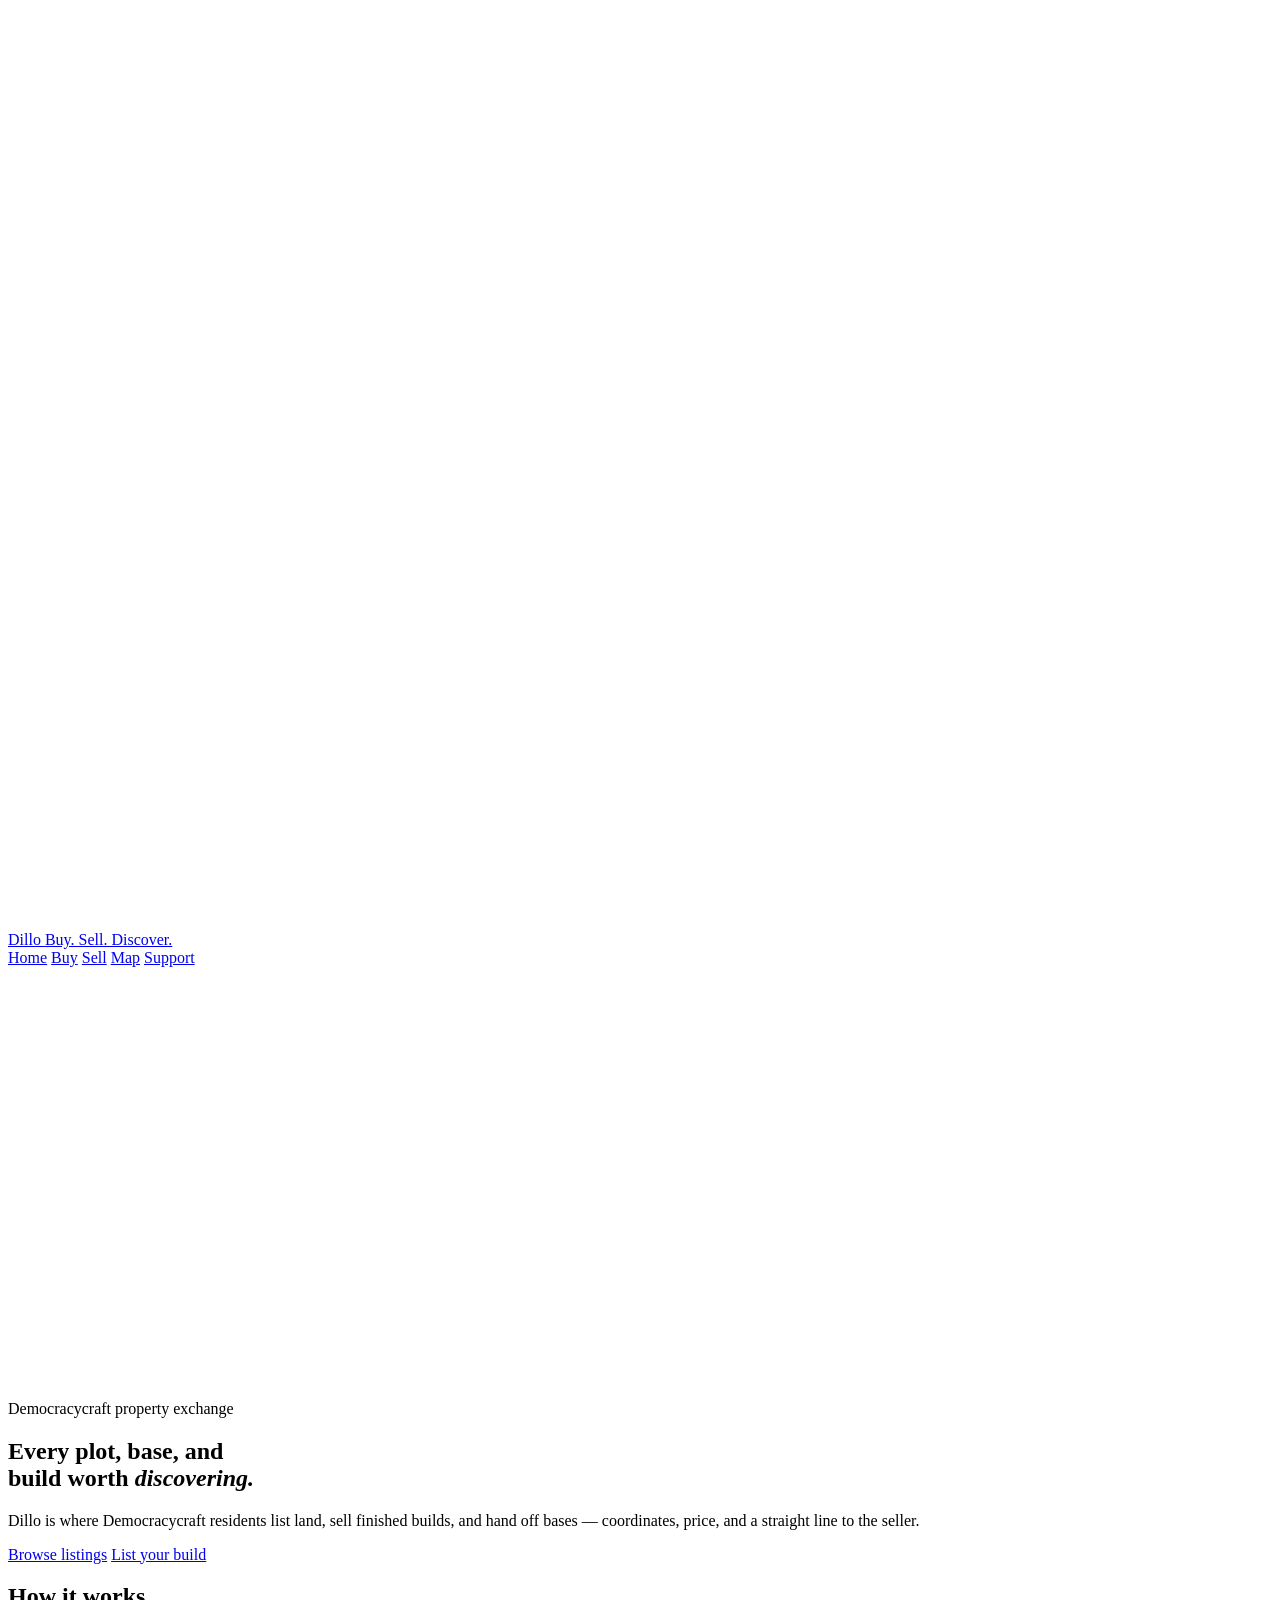
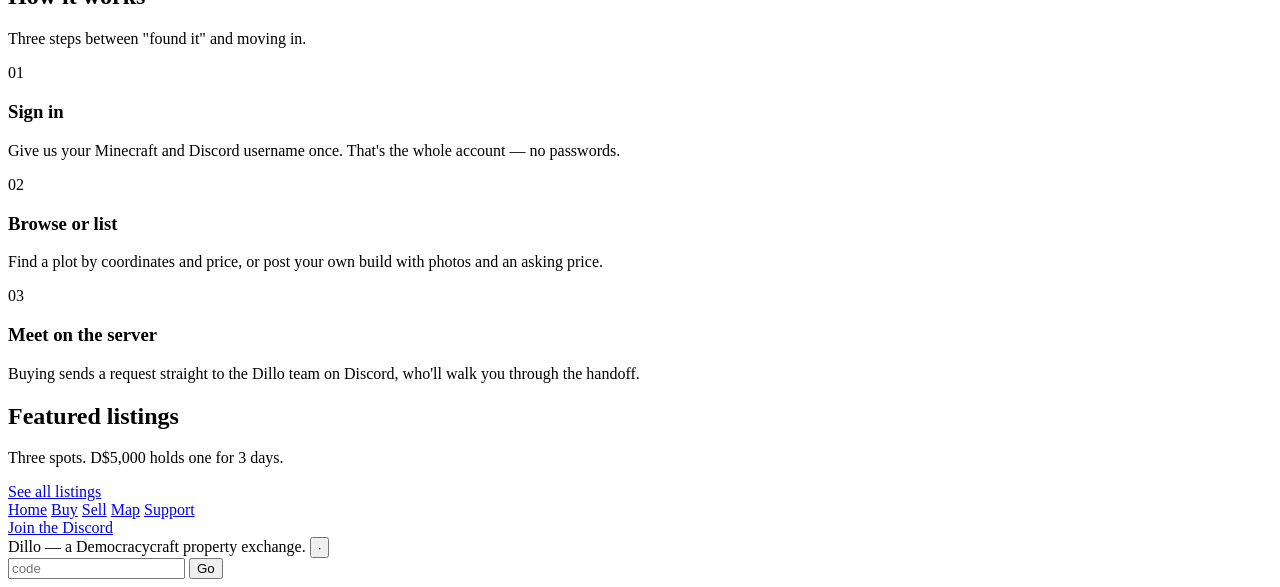
==== index.html @ ddbfc281 "Add files via upload" ====
<!doctype html>
<html lang="en">
<head>
<meta charset="UTF-8" />
<meta name="viewport" content="width=device-width, initial-scale=1.0" />
<title>Dillo — Buy. Sell. Discover.</title>
<link rel="stylesheet" href="css/style.css" />
</head>
<body data-page="home">

<header class="site-header">
  <div class="nav">
    <a href="index.html" class="brand">
      <svg viewBox="0 0 44 32" fill="none" xmlns="http://www.w3.org/2000/svg">
        <path d="M6 26c0-2 1-3 3-3h2V15c0-3 2.5-6 6-6 1 0 2 .3 2.8.8L21 8c-.8-1-1.3-2.2-1.3-3.5C19.7 2 21.7 0 24.2 0s4.5 2 4.5 4.5c0 1.7-.9 3.2-2.3 4v9.5c0 3-1 5-3 6.5 1 1.3 1.6 2.3 1.6 3.5H6z" fill="var(--green)"/>
        <circle cx="24" cy="4.3" r="1.3" fill="var(--bg)"/>
      </svg>
      Dillo
      <span class="tag">Buy. Sell. Discover.</span>
    </a>
    <nav class="nav-links">
      <a href="index.html" data-page="home">Home</a>
      <a href="buy.html" data-page="buy">Buy</a>
      <a href="sell.html" data-page="sell">Sell</a>
      <a href="map.html" data-page="map">Map</a>
      <a href="support.html" data-page="support">Support</a>
    </nav>
    <div class="nav-right" id="navUserSlot"></div>
  </div>
</header>

<section class="hero">
  <div class="trail-bg">
    <svg viewBox="0 0 1180 400" preserveAspectRatio="none">
      <path d="M-50,320 C 250,50 650,50 1230,220" stroke="var(--line)" stroke-width="1.5" fill="none"/>
      <path d="M-50,360 C 300,120 700,140 1230,280" stroke="var(--line-soft)" stroke-width="1.5" fill="none"/>
    </svg>
  </div>
  <div class="container">
    <div class="eyebrow">Democracycraft property exchange</div>
    <h1>Every plot, base, and<br>build worth <em>discovering.</em></h1>
    <p class="lede">Dillo is where Democracycraft residents list land, sell finished builds, and hand off bases — coordinates, price, and a straight line to the seller.</p>
    <div class="hero-actions">
      <a href="buy.html" class="btn btn-primary">Browse listings</a>
      <a href="sell.html" class="btn btn-ghost">List your build</a>
    </div>
  </div>
</section>

<section>
  <div class="container">
    <div class="section-head">
      <h2>How it works</h2>
      <p>Three steps between "found it" and moving in.</p>
    </div>
    <div class="steps">
      <div class="step">
        <div class="num">01</div>
        <h3>Sign in</h3>
        <p>Give us your Minecraft and Discord username once. That's the whole account — no passwords.</p>
      </div>
      <div class="step">
        <div class="num">02</div>
        <h3>Browse or list</h3>
        <p>Find a plot by coordinates and price, or post your own build with photos and an asking price.</p>
      </div>
      <div class="step">
        <div class="num">03</div>
        <h3>Meet on the server</h3>
        <p>Buying sends a request straight to the Dillo team on Discord, who'll walk you through the handoff.</p>
      </div>
    </div>
  </div>
</section>

<section>
  <div class="container">
    <div class="section-head">
      <h2>Featured listings</h2>
      <p>Three spots. D$5,000 holds one for 3 days.</p>
      <a href="buy.html" class="btn btn-outline">See all listings</a>
    </div>
    <div class="listing-grid" id="featuredGrid"></div>
  </div>
</section>

<footer class="site-footer">
  <div class="container">
    <div class="footer-row">
      <div class="footer-links">
        <a href="index.html">Home</a>
        <a href="buy.html">Buy</a>
        <a href="sell.html">Sell</a>
        <a href="map.html">Map</a>
        <a href="support.html">Support</a>
      </div>
      <a class="btn btn-outline" href="https://discord.gg/hYCcvPgsdB" target="_blank" rel="noopener">Join the Discord</a>
    </div>
    <div class="footer-fine">
      <span>Dillo — a Democracycraft property exchange.</span>
      <button class="admin-trigger" id="adminTrigger" aria-label="settings">·</button>
    </div>
    <div class="admin-inline" id="adminInline">
      <input type="password" placeholder="code" />
      <button class="go">Go</button>
    </div>
  </div>
</footer>

<script src="js/app.js"></script>
<script>
  let allListings = [];

  async function renderFeatured() {
    allListings = await loadListings();
    const grid = document.getElementById("featuredGrid");
    const slots = getFeaturedSlots();
    const admin = isAdmin();

    grid.innerHTML = slots.map((slot, i) => slotHtml(slot, i, admin)).join("");

    grid.querySelectorAll("[data-buy]").forEach((btn) => {
      btn.addEventListener("click", () => {
        const listing = allListings.find((l) => l.id === btn.dataset.buy);
        if (listing) openBuyFlow(listing);
      });
    });
    grid.querySelectorAll("[data-unfeature]").forEach((btn) => {
      btn.addEventListener("click", () => {
        clearFeaturedSlot(Number(btn.dataset.unfeature));
        showToast("Slot cleared.");
        renderFeatured();
      });
    });
    grid.querySelectorAll("[data-add-slot]").forEach((btn) => {
      btn.addEventListener("click", () => {
        const idx = Number(btn.dataset.addSlot);
        const featuredIds = slots.map((s) => s.listingId).filter(Boolean);
        const available = allListings.filter((l) => !featuredIds.includes(l.id));
        openFeaturePicker(idx, available, renderFeatured);
      });
    });
  }

  function slotHtml(slot, index, admin) {
    const listing = slot.listingId ? allListings.find((l) => l.id === slot.listingId) : null;

    if (!listing) {
      return `
        <div class="slot-empty">
          <span class="price-tag">D$5,000 · 3 days</span>
          <h3>This spot is open</h3>
          <p>Get a listing seen first on the homepage.</p>
          ${
            admin
              ? `<button class="btn btn-primary" data-add-slot="${index}">Add listing</button>`
              : `<a class="btn btn-outline" href="support.html">Ask on Discord</a>`
          }
        </div>
      `;
    }

    return `
      <div class="card" style="position:relative;">
        <span class="featured-badge">Featured · ${daysLeft(slot.expiresAt)}d left</span>
        <div class="thumb" style="background-image:url('${escapeHtml(listing.image)}')">
          <span class="cat">${escapeHtml(listing.category || "Listing")}</span>
        </div>
        <div class="body">
          <h3>${escapeHtml(listing.title)}</h3>
          <div class="coords">${escapeHtml(listing.coords)}</div>
          <div class="desc">${escapeHtml(listing.description)}</div>
          <div class="meta">
            <span class="price">${formatPrice(listing.price)}</span>
            <span class="seller">by ${escapeHtml(listing.sellerUsername)}</span>
          </div>
          <div class="actions">
            <button class="btn btn-primary btn-block" data-buy="${listing.id}">Buy</button>
            ${admin ? `<button class="btn btn-danger" data-unfeature="${index}">Remove</button>` : ""}
          </div>
        </div>
      </div>
    `;
  }

  document.addEventListener("dillo:adminunlocked", renderFeatured);

  renderFeatured();
</script>
</body>
</html>
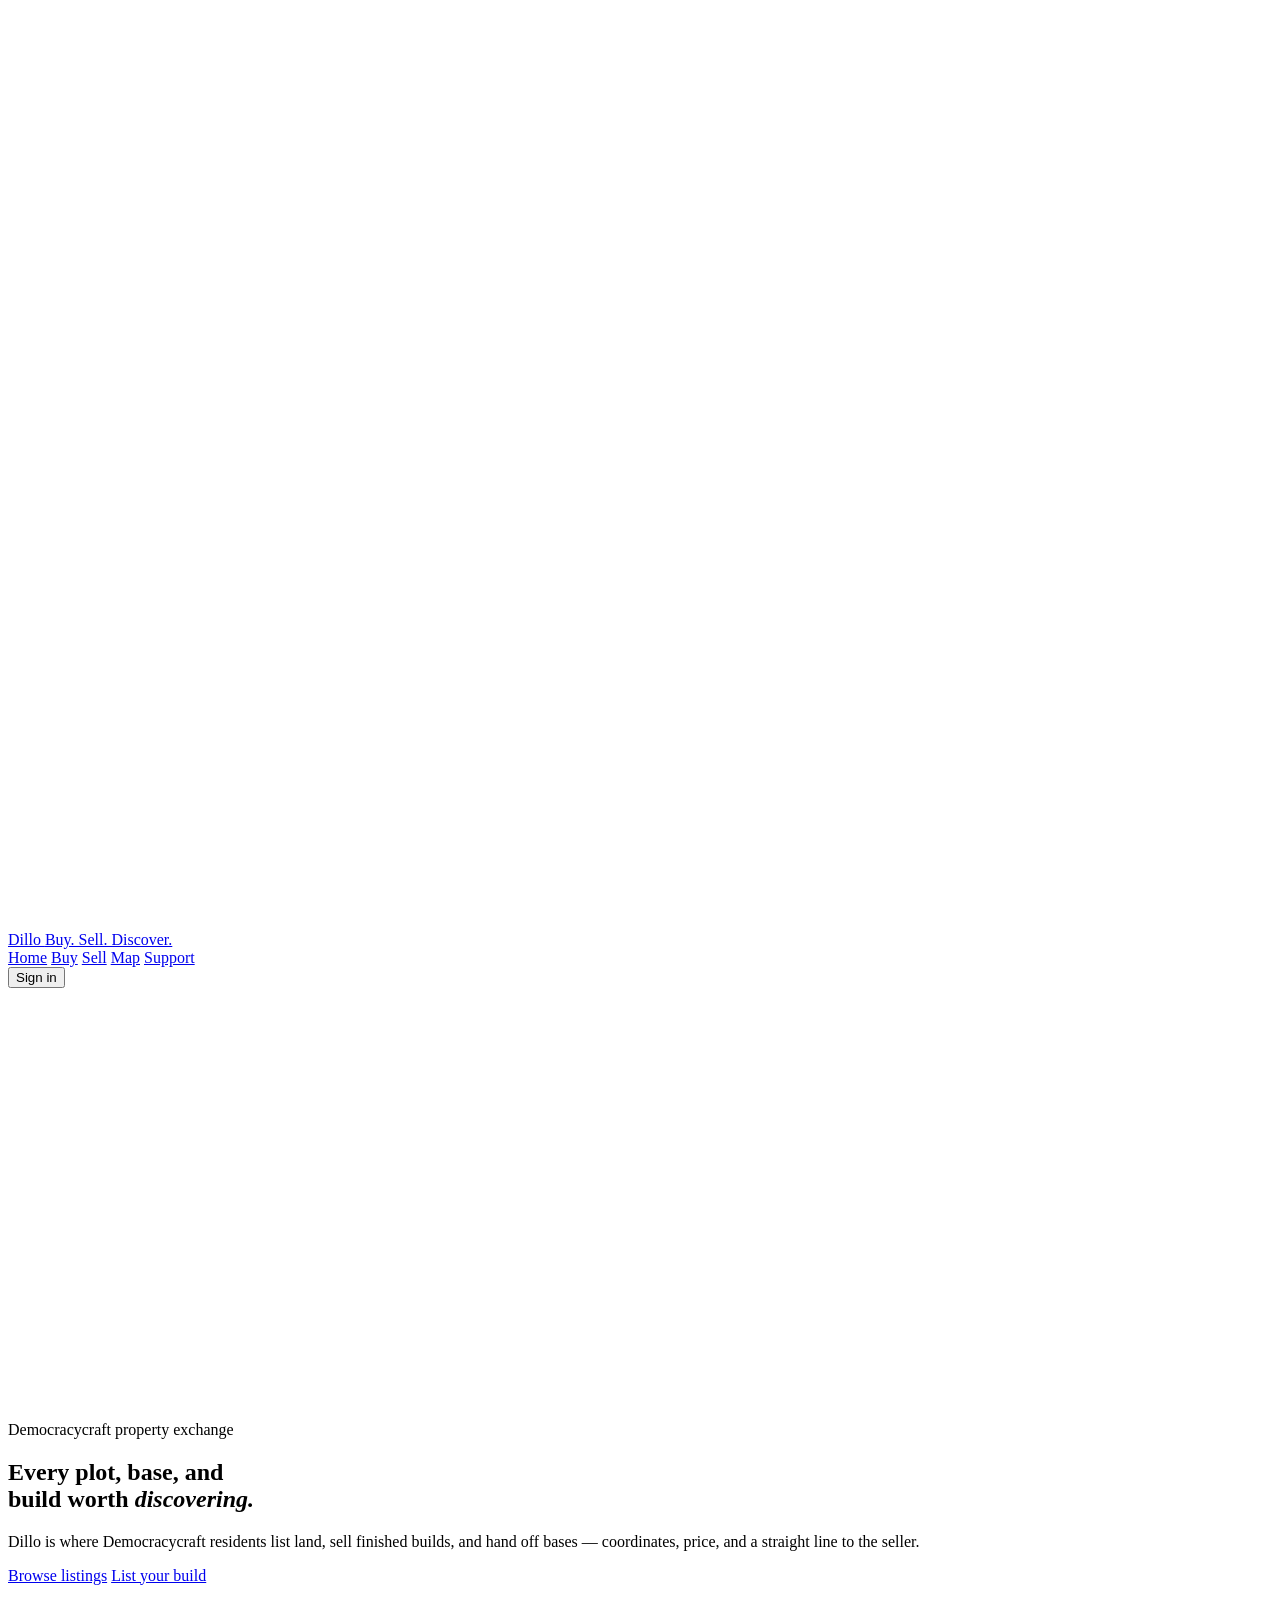
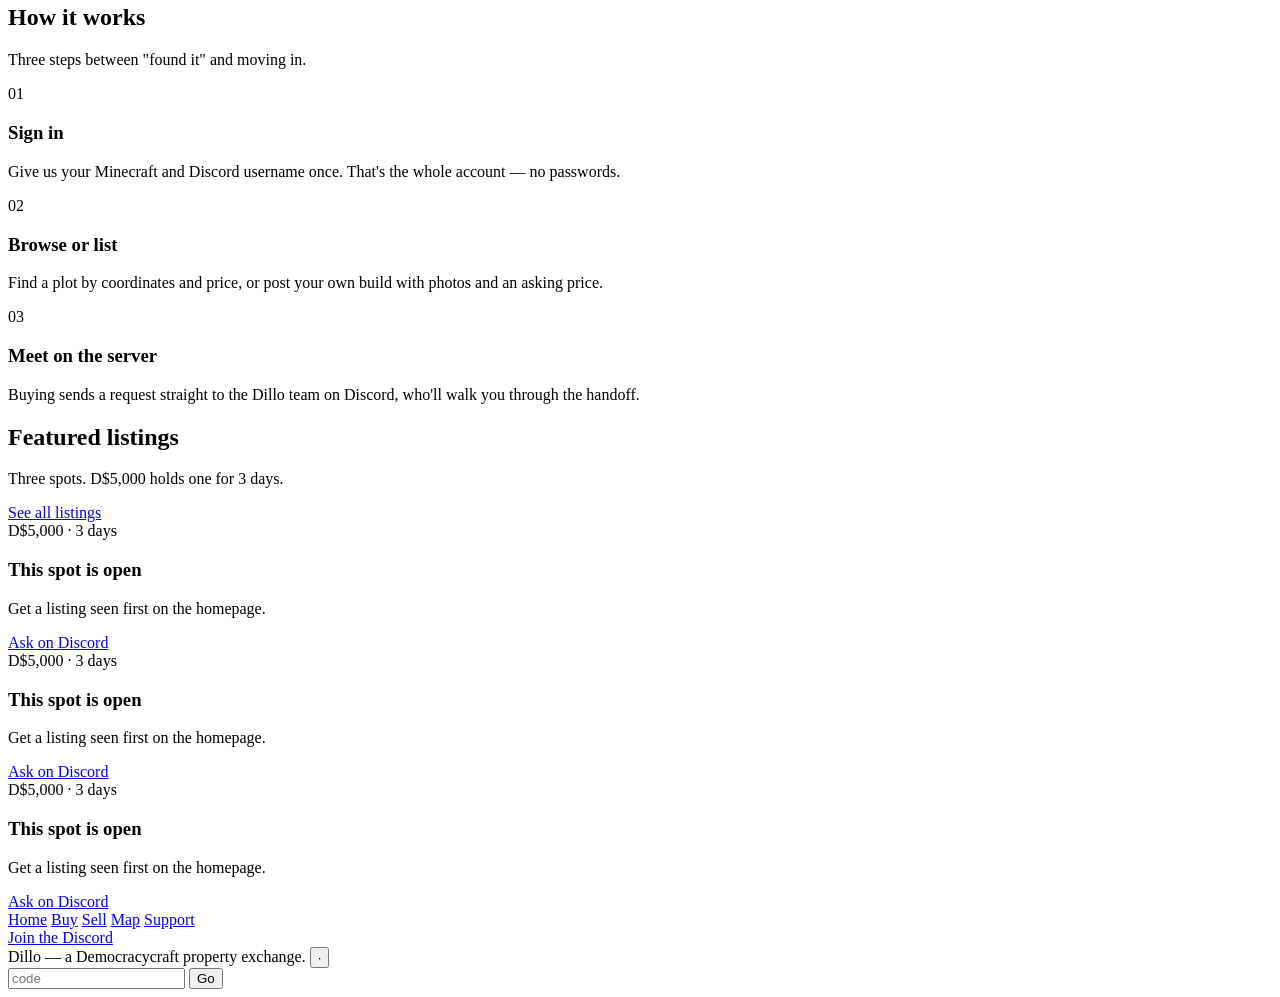
==== commit c7426175: "Fix stylesheet link path in index.html" ====
--- a/index.html
+++ b/index.html
@@ -4,7 +4,7 @@
 <meta charset="UTF-8" />
 <meta name="viewport" content="width=device-width, initial-scale=1.0" />
 <title>Dillo — Buy. Sell. Discover.</title>
-<link rel="stylesheet" href="css/style.css" />
+<link rel="stylesheet" href="style.css" />
 </head>
 <body data-page="home">
 
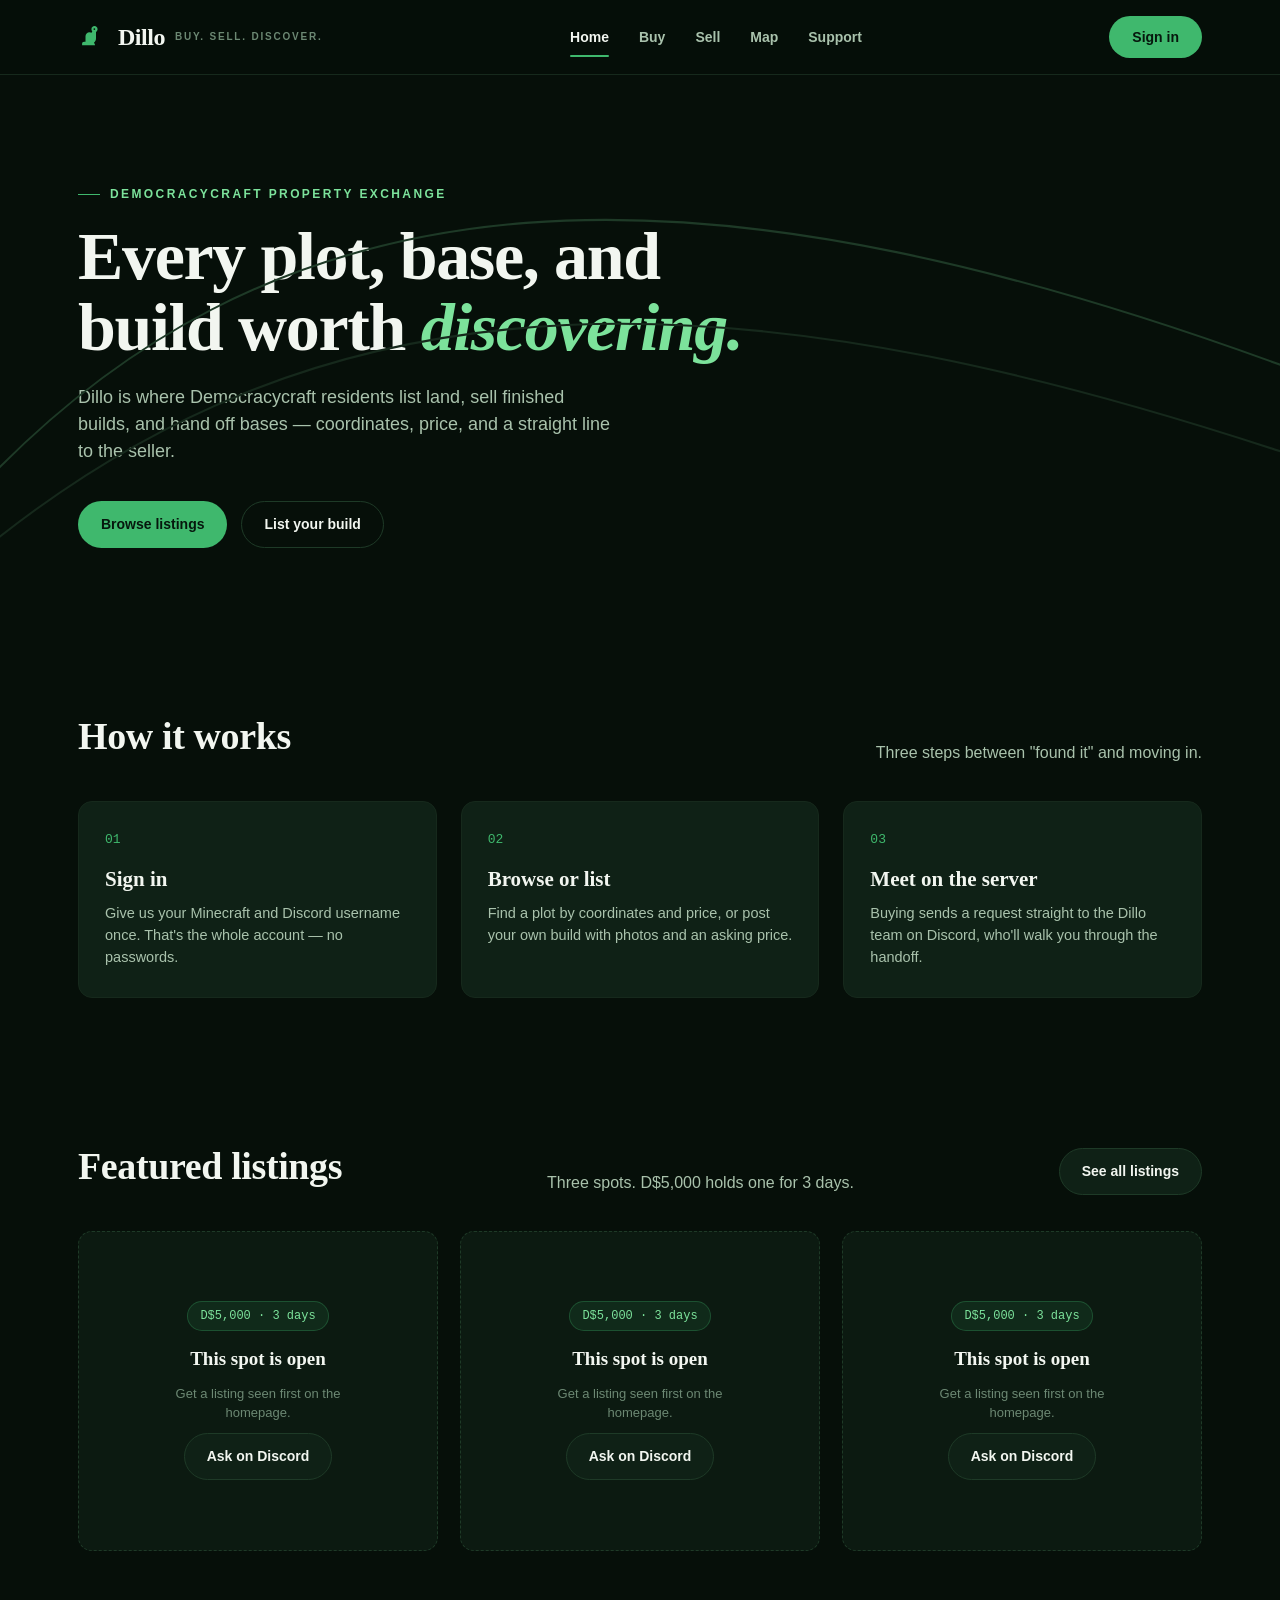
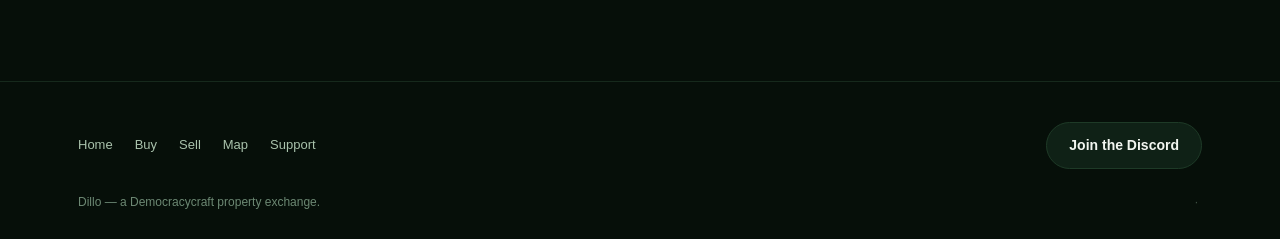
==== commit 360e6143: "Update stylesheet link path in index.html" ====
--- a/index.html
+++ b/index.html
@@ -4,7 +4,7 @@
 <meta charset="UTF-8" />
 <meta name="viewport" content="width=device-width, initial-scale=1.0" />
 <title>Dillo — Buy. Sell. Discover.</title>
-<link rel="stylesheet" href="style.css" />
+<link rel="stylesheet" href="css/style.css" />
 </head>
 <body data-page="home">
 
--- a/css/style.css
+++ b/css/style.css
@@ -0,0 +1,692 @@
+@import url('https://fonts.googleapis.com/css2?family=Fraunces:opsz,wght@9..144,400;9..144,500;9..144,600;9..144,700&family=Manrope:wght@400;500;600;700;800&family=JetBrains+Mono:wght@400;500;600&display=swap');
+
+:root{
+  --bg: #060f09;
+  --bg-raise: #0c1a11;
+  --surface: #0f2116;
+  --surface-2: #142a1c;
+  --line: #1e3a27;
+  --line-soft: #16291c;
+  --green: #3fb86d;
+  --green-bright: #7ce29b;
+  --green-deep: #1f7a44;
+  --text: #f2f6f0;
+  --text-muted: #a9c2ac;
+  --text-faint: #6c8873;
+  --danger: #d9694f;
+  --radius: 14px;
+  --radius-sm: 8px;
+  --shadow: 0 20px 50px -20px rgba(0,0,0,0.6);
+  --font-display: 'Fraunces', serif;
+  --font-body: 'Manrope', sans-serif;
+  --font-mono: 'JetBrains Mono', monospace;
+}
+
+*{ box-sizing: border-box; }
+html{ scroll-behavior: smooth; }
+body{
+  margin:0;
+  background: var(--bg);
+  color: var(--text);
+  font-family: var(--font-body);
+  line-height: 1.5;
+  -webkit-font-smoothing: antialiased;
+}
+img{ max-width:100%; display:block; }
+a{ color: inherit; text-decoration:none; }
+button{ font-family: inherit; cursor:pointer; }
+input, textarea, select{ font-family: inherit; }
+
+::selection{ background: var(--green-deep); color: var(--text); }
+
+:focus-visible{
+  outline: 2px solid var(--green-bright);
+  outline-offset: 2px;
+}
+
+.container{
+  max-width: 1180px;
+  margin: 0 auto;
+  padding: 0 28px;
+}
+
+.trail-bg{
+  position:absolute;
+  inset:0;
+  pointer-events:none;
+  overflow:hidden;
+  z-index:0;
+}
+.trail-bg svg{ width:100%; height:100%; }
+
+.site-header{
+  position: sticky;
+  top:0;
+  z-index: 40;
+  background: rgba(6,15,9,0.86);
+  backdrop-filter: blur(10px);
+  border-bottom: 1px solid var(--line-soft);
+}
+.nav{
+  display:flex;
+  align-items:center;
+  justify-content:space-between;
+  padding: 16px 28px;
+  max-width: 1180px;
+  margin: 0 auto;
+}
+.brand{
+  display:flex;
+  align-items:center;
+  gap:10px;
+  font-family: var(--font-display);
+  font-size: 24px;
+  font-weight: 600;
+  letter-spacing: -0.02em;
+}
+.brand svg{ width:30px; height:22px; }
+.brand .tag{
+  display:block;
+  font-family: var(--font-body);
+  font-size: 10px;
+  letter-spacing: 0.18em;
+  text-transform: uppercase;
+  color: var(--text-faint);
+  margin-top:-2px;
+  font-weight:600;
+}
+.nav-links{
+  display:flex;
+  align-items:center;
+  gap: 30px;
+  font-size: 14px;
+  font-weight: 600;
+  color: var(--text-muted);
+}
+.nav-links a{
+  position:relative;
+  padding: 6px 0;
+  transition: color .18s ease;
+}
+.nav-links a:hover, .nav-links a.active{ color: var(--text); }
+.nav-links a.active::after{
+  content:"";
+  position:absolute;
+  left:0; right:0; bottom:-3px;
+  height:2px;
+  background: var(--green);
+  border-radius: 2px;
+}
+.nav-right{ display:flex; align-items:center; gap:12px; }
+
+.user-chip{
+  display:flex;
+  align-items:center;
+  gap:8px;
+  background: var(--surface);
+  border:1px solid var(--line);
+  padding: 7px 14px 7px 8px;
+  border-radius: 999px;
+  font-size: 13px;
+  color: var(--text-muted);
+  cursor:pointer;
+}
+.user-chip .dot{
+  width:22px; height:22px;
+  border-radius:50%;
+  background: linear-gradient(135deg, var(--green), var(--green-deep));
+  display:flex; align-items:center; justify-content:center;
+  font-size:11px; font-weight:700; color:#06110a;
+}
+.user-chip strong{ color: var(--text); font-weight:700; }
+
+.btn{
+  display:inline-flex;
+  align-items:center;
+  justify-content:center;
+  gap:8px;
+  padding: 12px 22px;
+  border-radius: 999px;
+  font-weight:700;
+  font-size:14px;
+  border:1px solid transparent;
+  transition: transform .15s ease, background .15s ease, border-color .15s ease;
+  white-space:nowrap;
+}
+.btn:active{ transform: scale(0.97); }
+.btn-primary{
+  background: var(--green);
+  color: #06170d;
+}
+.btn-primary:hover{ background: var(--green-bright); }
+.btn-ghost{
+  background: transparent;
+  border-color: var(--line);
+  color: var(--text);
+}
+.btn-ghost:hover{ border-color: var(--green); color: var(--green-bright); }
+.btn-outline{
+  background: var(--surface);
+  border-color: var(--line);
+  color: var(--text);
+}
+.btn-outline:hover{ border-color: var(--green); }
+.btn-danger{
+  background: rgba(217,105,79,0.12);
+  color: var(--danger);
+  border-color: rgba(217,105,79,0.4);
+  padding: 8px 14px;
+  font-size: 12px;
+}
+.btn-danger:hover{ background: rgba(217,105,79,0.22); }
+.btn-block{ width:100%; }
+.btn[disabled]{ opacity:0.5; cursor:not-allowed; }
+
+.hero{
+  position:relative;
+  padding: 110px 0 90px;
+  overflow:hidden;
+}
+.eyebrow{
+  font-size: 12px;
+  letter-spacing: 0.2em;
+  text-transform: uppercase;
+  color: var(--green-bright);
+  font-weight:700;
+  margin-bottom: 18px;
+  display:flex;
+  align-items:center;
+  gap:10px;
+}
+.eyebrow::before{
+  content:"";
+  width:22px; height:1px;
+  background: var(--green);
+}
+.hero h1{
+  font-family: var(--font-display);
+  font-size: clamp(40px, 6vw, 68px);
+  font-weight: 600;
+  line-height: 1.04;
+  letter-spacing: -0.02em;
+  max-width: 780px;
+  margin: 0 0 22px;
+}
+.hero h1 em{
+  font-style: italic;
+  color: var(--green-bright);
+}
+.hero p.lede{
+  font-size: 18px;
+  color: var(--text-muted);
+  max-width: 540px;
+  margin: 0 0 36px;
+}
+.hero-actions{ display:flex; gap:14px; flex-wrap:wrap; }
+
+section{ position:relative; padding: 70px 0; }
+.section-head{
+  display:flex;
+  align-items:flex-end;
+  justify-content:space-between;
+  gap: 20px;
+  margin-bottom: 36px;
+  flex-wrap:wrap;
+}
+.section-head h2{
+  font-family: var(--font-display);
+  font-size: clamp(28px, 3.4vw, 38px);
+  font-weight:600;
+  letter-spacing:-0.01em;
+  margin:0;
+}
+.section-head p{ color: var(--text-muted); margin: 8px 0 0; max-width: 480px; }
+
+.steps{
+  display:grid;
+  grid-template-columns: repeat(3, 1fr);
+  gap: 24px;
+}
+.step{
+  background: var(--surface);
+  border: 1px solid var(--line-soft);
+  border-radius: var(--radius);
+  padding: 28px 26px;
+}
+.step .num{
+  font-family: var(--font-mono);
+  color: var(--green);
+  font-size: 13px;
+  margin-bottom: 14px;
+}
+.step h3{
+  font-family: var(--font-display);
+  font-size: 21px;
+  margin: 0 0 8px;
+  font-weight:600;
+}
+.step p{ color: var(--text-muted); font-size: 14.5px; margin:0; }
+
+.listing-grid{
+  display:grid;
+  grid-template-columns: repeat(3, 1fr);
+  gap: 22px;
+}
+.card{
+  background: var(--surface);
+  border: 1px solid var(--line-soft);
+  border-radius: var(--radius);
+  overflow: hidden;
+  display:flex;
+  flex-direction: column;
+  transition: border-color .2s ease, transform .2s ease;
+}
+.card:hover{ border-color: var(--line); transform: translateY(-3px); }
+.card .thumb{
+  height: 170px;
+  background-size: cover;
+  background-position: center;
+  position:relative;
+}
+.card .thumb .cat{
+  position:absolute;
+  top:12px; left:12px;
+  background: rgba(6,15,9,0.75);
+  backdrop-filter: blur(4px);
+  color: var(--green-bright);
+  font-size: 11px;
+  font-weight:700;
+  letter-spacing:0.05em;
+  text-transform: uppercase;
+  padding: 5px 10px;
+  border-radius: 999px;
+  border: 1px solid rgba(124,226,155,0.25);
+}
+.card .body{ padding: 18px 18px 20px; display:flex; flex-direction:column; gap:10px; flex:1; }
+.card h3{
+  font-family: var(--font-display);
+  font-size: 19px;
+  font-weight:600;
+  margin:0;
+}
+.card .coords{
+  font-family: var(--font-mono);
+  font-size: 12px;
+  color: var(--text-faint);
+}
+.card .desc{
+  font-size: 13.5px;
+  color: var(--text-muted);
+  flex:1;
+}
+.card .meta{
+  display:flex;
+  align-items:center;
+  justify-content:space-between;
+  padding-top: 10px;
+  border-top: 1px solid var(--line-soft);
+}
+.card .price{
+  font-family: var(--font-display);
+  font-size: 20px;
+  font-weight:600;
+  color: var(--green-bright);
+}
+.card .seller{
+  font-size: 12px;
+  color: var(--text-faint);
+}
+.card .actions{ display:flex; gap:8px; margin-top: 12px; }
+
+.filters{
+  background: var(--surface);
+  border: 1px solid var(--line-soft);
+  border-radius: var(--radius);
+  padding: 20px 22px;
+  margin-bottom: 30px;
+}
+.chip-row{
+  display:flex;
+  gap:10px;
+  flex-wrap:wrap;
+  margin-bottom: 18px;
+}
+.chip{
+  padding: 8px 16px;
+  border-radius: 999px;
+  border: 1px solid var(--line);
+  background: var(--bg-raise);
+  font-size: 13px;
+  font-weight:600;
+  color: var(--text-muted);
+}
+.chip.active{
+  background: var(--green);
+  color: #06170d;
+  border-color: var(--green);
+}
+.filter-row{
+  display:flex;
+  align-items:center;
+  gap: 22px;
+  flex-wrap:wrap;
+}
+.search-wrap{ flex:1; min-width: 220px; }
+.search-wrap input{
+  width:100%;
+  background: var(--bg-raise);
+  border: 1px solid var(--line);
+  border-radius: 999px;
+  padding: 11px 18px;
+  color: var(--text);
+  font-size: 14px;
+}
+.search-wrap input::placeholder{ color: var(--text-faint); }
+.sort-wrap select{
+  background: var(--bg-raise);
+  border: 1px solid var(--line);
+  border-radius: 999px;
+  padding: 10px 16px;
+  color: var(--text);
+  font-size: 13px;
+}
+.results-count{ color: var(--text-faint); font-size: 13px; margin-bottom: 16px; }
+
+.form-card{
+  background: var(--surface);
+  border: 1px solid var(--line-soft);
+  border-radius: var(--radius);
+  padding: 36px;
+  max-width: 640px;
+}
+.field{ margin-bottom: 20px; }
+.field label{
+  display:block;
+  font-size: 12.5px;
+  font-weight:700;
+  color: var(--text-muted);
+  margin-bottom: 8px;
+  text-transform: uppercase;
+  letter-spacing: 0.04em;
+}
+.field .hint{
+  font-size: 12px;
+  color: var(--text-faint);
+  margin-top: 6px;
+  font-weight:400;
+  text-transform: none;
+  letter-spacing:0;
+}
+.field input, .field textarea{
+  width:100%;
+  background: var(--bg-raise);
+  border: 1px solid var(--line);
+  border-radius: var(--radius-sm);
+  padding: 12px 14px;
+  color: var(--text);
+  font-size: 14.5px;
+}
+.field textarea{ resize: vertical; min-height: 100px; }
+.field input:focus, .field textarea:focus{ border-color: var(--green); }
+.field-row{ display:grid; grid-template-columns: 1fr 1fr; gap: 18px; }
+.field-row3{ display:grid; grid-template-columns: 1fr 1fr 1fr; gap: 12px; }
+
+.modal-overlay{
+  position: fixed;
+  inset:0;
+  background: rgba(4,10,6,0.72);
+  backdrop-filter: blur(3px);
+  display:flex;
+  align-items:center;
+  justify-content:center;
+  z-index: 100;
+  padding: 20px;
+}
+.modal-overlay[hidden]{ display:none; }
+.modal{
+  background: var(--surface);
+  border: 1px solid var(--line);
+  border-radius: var(--radius);
+  padding: 32px;
+  max-width: 440px;
+  width:100%;
+  box-shadow: var(--shadow);
+  position:relative;
+}
+.modal h3{
+  font-family: var(--font-display);
+  font-size: 24px;
+  margin: 0 0 6px;
+  font-weight:600;
+}
+.modal p{ color: var(--text-muted); font-size: 14px; margin: 0 0 20px; }
+.modal-close{
+  position:absolute;
+  top:16px; right:16px;
+  width:28px; height:28px;
+  border-radius:50%;
+  background: var(--bg-raise);
+  border: 1px solid var(--line);
+  color: var(--text-muted);
+  display:flex; align-items:center; justify-content:center;
+  font-size:14px;
+}
+.modal-close:hover{ color: var(--text); border-color: var(--green); }
+.modal-actions{ display:flex; gap:10px; margin-top: 24px; }
+.modal .status-icon{
+  width:48px; height:48px;
+  border-radius:50%;
+  background: rgba(63,184,109,0.14);
+  color: var(--green-bright);
+  display:flex; align-items:center; justify-content:center;
+  margin-bottom: 16px;
+  font-size: 22px;
+}
+
+.site-footer{
+  border-top: 1px solid var(--line-soft);
+  padding: 40px 0 26px;
+  margin-top: 60px;
+}
+.footer-row{
+  display:flex;
+  align-items:center;
+  justify-content:space-between;
+  flex-wrap:wrap;
+  gap: 16px;
+}
+.footer-links{ display:flex; gap: 22px; font-size: 13px; color: var(--text-muted); }
+.footer-links a:hover{ color: var(--green-bright); }
+.footer-fine{
+  color: var(--text-faint);
+  font-size: 12px;
+  margin-top: 22px;
+  display:flex;
+  align-items:center;
+  justify-content:space-between;
+}
+.admin-trigger{
+  background:none;
+  border:none;
+  color: var(--text-faint);
+  font-size: 12px;
+  opacity: 0.55;
+  padding: 4px;
+}
+.admin-trigger:hover{ opacity: 1; }
+.admin-inline{
+  display:none;
+  align-items:center;
+  gap:8px;
+  margin-top: 10px;
+}
+.admin-inline.open{ display:flex; }
+.admin-inline input{
+  background: var(--bg-raise);
+  border: 1px solid var(--line);
+  border-radius: var(--radius-sm);
+  padding: 6px 10px;
+  color: var(--text);
+  font-size: 12px;
+  font-family: var(--font-mono);
+  width: 130px;
+}
+.admin-inline .go{
+  background: var(--surface-2);
+  border: 1px solid var(--line);
+  border-radius: var(--radius-sm);
+  padding: 6px 10px;
+  font-size: 11px;
+  color: var(--text-muted);
+}
+.admin-badge{
+  display:inline-flex;
+  align-items:center;
+  gap:6px;
+  font-size: 11px;
+  color: var(--green-bright);
+  background: rgba(63,184,109,0.1);
+  border: 1px solid rgba(63,184,109,0.3);
+  padding: 4px 10px;
+  border-radius: 999px;
+  margin-bottom: 18px;
+}
+
+.featured-badge{
+  position:absolute;
+  top:12px; right:12px;
+  background: var(--green);
+  color:#06170d;
+  font-size: 11px;
+  font-weight:800;
+  letter-spacing:0.04em;
+  text-transform:uppercase;
+  padding: 5px 10px;
+  border-radius: 999px;
+  z-index:1;
+}
+.slot-empty{
+  border: 1px dashed var(--line);
+  border-radius: var(--radius);
+  background: var(--bg-raise);
+  display:flex;
+  flex-direction:column;
+  align-items:center;
+  justify-content:center;
+  text-align:center;
+  gap: 10px;
+  padding: 40px 24px;
+  min-height: 320px;
+}
+.slot-empty .price-tag{
+  font-family: var(--font-mono);
+  font-size: 12px;
+  color: var(--green-bright);
+  background: rgba(63,184,109,0.1);
+  border: 1px solid rgba(63,184,109,0.28);
+  padding: 5px 12px;
+  border-radius: 999px;
+}
+.slot-empty h3{
+  font-family: var(--font-display);
+  font-size: 19px;
+  font-weight:600;
+  margin: 4px 0 0;
+}
+.slot-empty p{
+  color: var(--text-faint);
+  font-size: 13px;
+  margin: 0;
+  max-width: 220px;
+}
+
+.empty-state{
+  text-align:center;
+  padding: 60px 20px;
+  color: var(--text-faint);
+  border: 1px dashed var(--line);
+  border-radius: var(--radius);
+}
+.empty-state h3{ font-family: var(--font-display); color: var(--text); font-size: 20px; margin: 10px 0 6px; }
+
+.toast{
+  position: fixed;
+  bottom: 26px;
+  left: 50%;
+  transform: translateX(-50%) translateY(20px);
+  background: var(--surface-2);
+  border: 1px solid var(--line);
+  color: var(--text);
+  padding: 13px 20px;
+  border-radius: 999px;
+  font-size: 13.5px;
+  box-shadow: var(--shadow);
+  z-index: 200;
+  opacity:0;
+  pointer-events:none;
+  transition: opacity .2s ease, transform .2s ease;
+}
+.toast.show{ opacity:1; transform: translateX(-50%) translateY(0); pointer-events:auto; }
+
+.center-card{
+  max-width: 520px;
+  margin: 90px auto;
+  text-align:center;
+  background: var(--surface);
+  border: 1px solid var(--line-soft);
+  border-radius: var(--radius);
+  padding: 48px 40px;
+}
+.center-card .status-icon{ margin: 0 auto 18px; }
+.center-card h1{
+  font-family: var(--font-display);
+  font-size: 32px;
+  margin: 0 0 12px;
+}
+.center-card p{ color: var(--text-muted); margin: 0 0 28px; }
+
+.map-wrap{
+  border: 1px solid var(--line-soft);
+  border-radius: var(--radius);
+  overflow: hidden;
+  background: var(--surface);
+  height: calc(100vh - 230px);
+  min-height: 520px;
+  position: relative;
+}
+.map-page-section{
+  padding-bottom: 40px;
+}
+.map-page-section .container{
+  max-width: 1440px;
+}
+.map-wrap iframe{ width:100%; height:100%; border:0; }
+.map-placeholder{
+  height:100%;
+  display:flex;
+  flex-direction:column;
+  align-items:center;
+  justify-content:center;
+  gap: 14px;
+  color: var(--text-faint);
+  text-align:center;
+  padding: 30px;
+}
+.map-placeholder h3{ font-family: var(--font-display); color: var(--text); font-size: 22px; margin:0; }
+
+@media (max-width: 920px){
+  .listing-grid{ grid-template-columns: repeat(2, 1fr); }
+  .steps{ grid-template-columns: 1fr; }
+  .field-row, .field-row3{ grid-template-columns: 1fr; }
+  .nav-links{ display:none; }
+}
+@media (max-width: 620px){
+  .listing-grid{ grid-template-columns: 1fr; }
+  .hero{ padding: 80px 0 60px; }
+  .form-card{ padding: 24px; }
+}
+
+@media (prefers-reduced-motion: reduce){
+  html{ scroll-behavior:auto; }
+  *{ transition: none !important; animation: none !important; }
+}
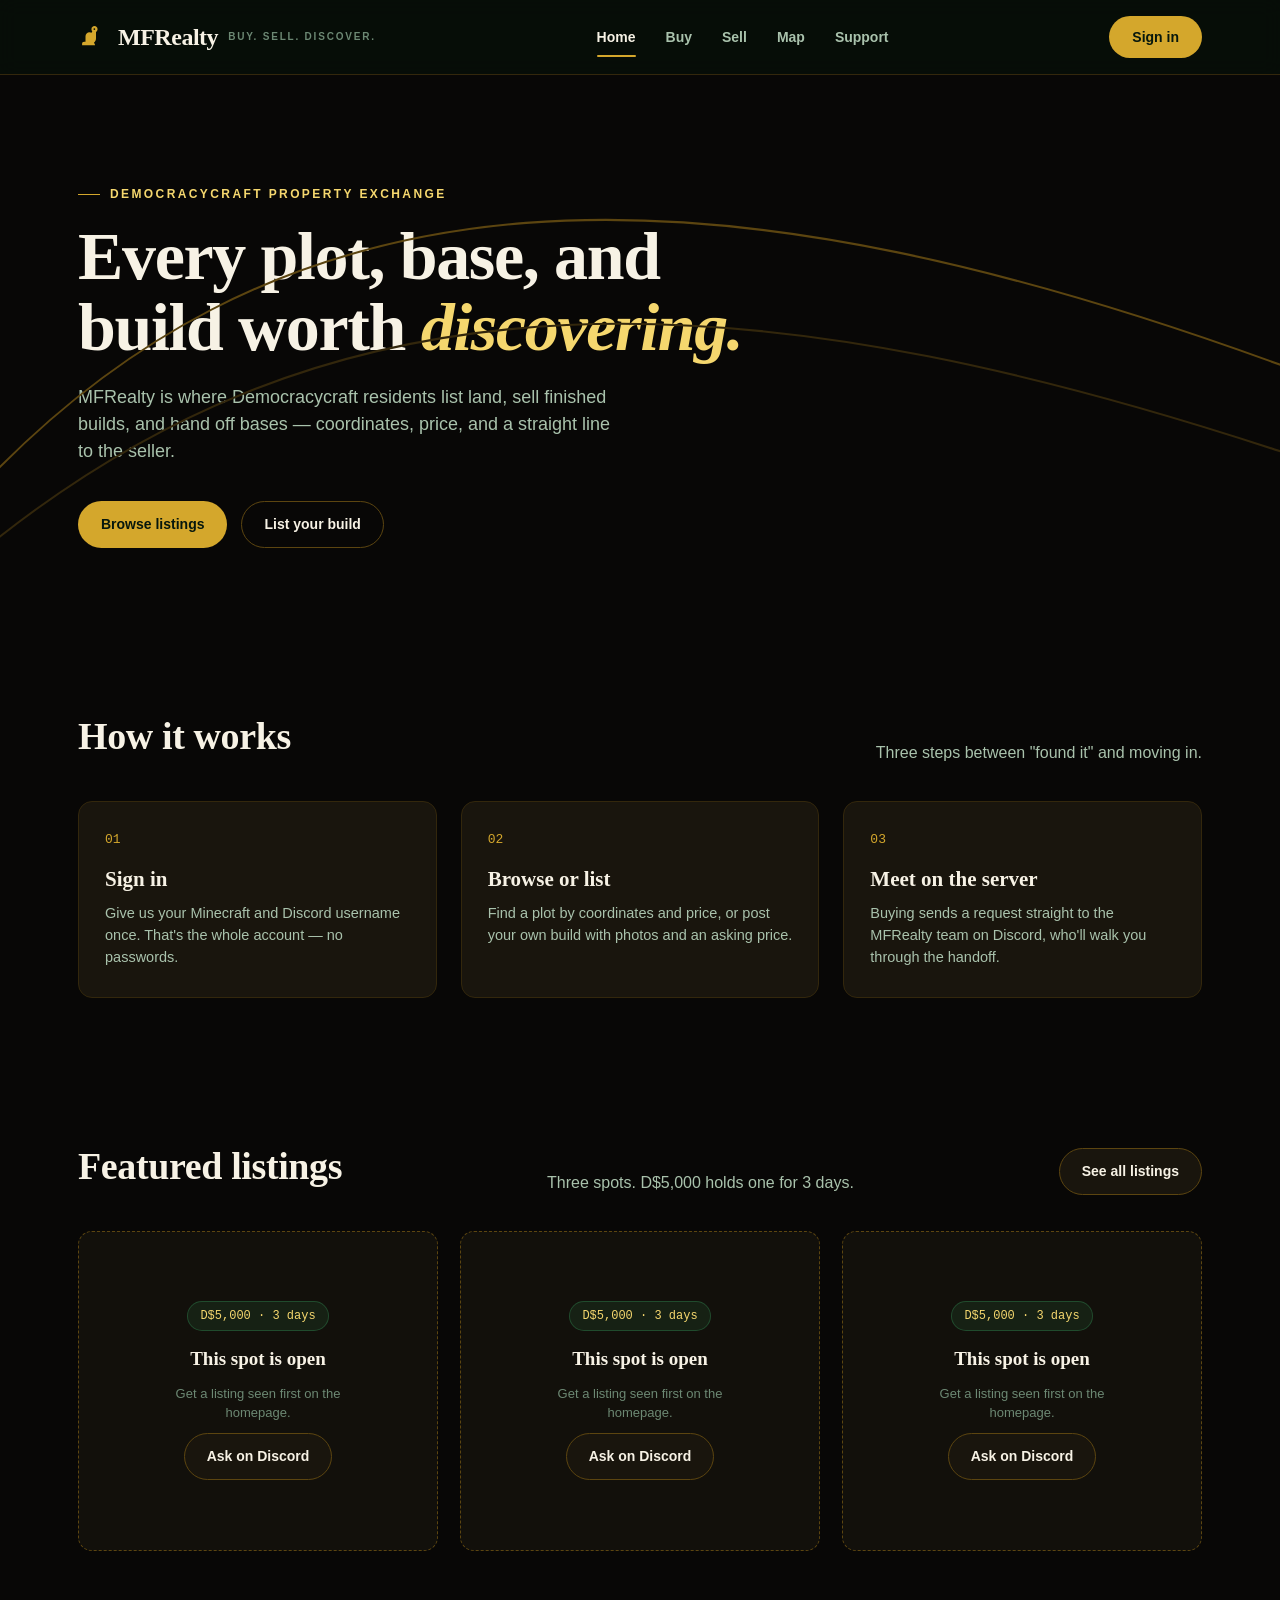
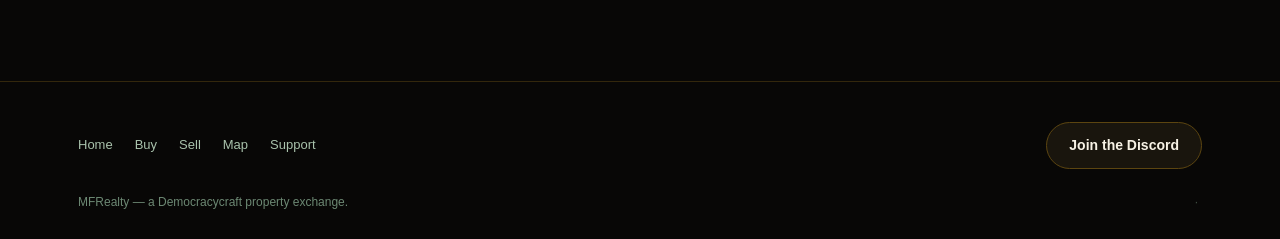
==== commit 32865b37: "Rename Dillo to MFRealty in index.html" ====
--- a/index.html
+++ b/index.html
@@ -3,7 +3,7 @@
 <head>
 <meta charset="UTF-8" />
 <meta name="viewport" content="width=device-width, initial-scale=1.0" />
-<title>Dillo — Buy. Sell. Discover.</title>
+<title>MFRealty — Buy. Sell. Discover.</title>
 <link rel="stylesheet" href="css/style.css" />
 </head>
 <body data-page="home">
@@ -15,7 +15,7 @@
         <path d="M6 26c0-2 1-3 3-3h2V15c0-3 2.5-6 6-6 1 0 2 .3 2.8.8L21 8c-.8-1-1.3-2.2-1.3-3.5C19.7 2 21.7 0 24.2 0s4.5 2 4.5 4.5c0 1.7-.9 3.2-2.3 4v9.5c0 3-1 5-3 6.5 1 1.3 1.6 2.3 1.6 3.5H6z" fill="var(--green)"/>
         <circle cx="24" cy="4.3" r="1.3" fill="var(--bg)"/>
       </svg>
-      Dillo
+      MFRealty
       <span class="tag">Buy. Sell. Discover.</span>
     </a>
     <nav class="nav-links">
@@ -39,7 +39,7 @@
   <div class="container">
     <div class="eyebrow">Democracycraft property exchange</div>
     <h1>Every plot, base, and<br>build worth <em>discovering.</em></h1>
-    <p class="lede">Dillo is where Democracycraft residents list land, sell finished builds, and hand off bases — coordinates, price, and a straight line to the seller.</p>
+    <p class="lede">MFRealty is where Democracycraft residents list land, sell finished builds, and hand off bases — coordinates, price, and a straight line to the seller.</p>
     <div class="hero-actions">
       <a href="buy.html" class="btn btn-primary">Browse listings</a>
       <a href="sell.html" class="btn btn-ghost">List your build</a>
@@ -67,7 +67,7 @@
       <div class="step">
         <div class="num">03</div>
         <h3>Meet on the server</h3>
-        <p>Buying sends a request straight to the Dillo team on Discord, who'll walk you through the handoff.</p>
+        <p>Buying sends a request straight to the MFRealty team on Discord, who'll walk you through the handoff.</p>
       </div>
     </div>
   </div>
@@ -97,7 +97,7 @@
       <a class="btn btn-outline" href="https://discord.gg/hYCcvPgsdB" target="_blank" rel="noopener">Join the Discord</a>
     </div>
     <div class="footer-fine">
-      <span>Dillo — a Democracycraft property exchange.</span>
+      <span>MFRealty — a Democracycraft property exchange.</span>
       <button class="admin-trigger" id="adminTrigger" aria-label="settings">·</button>
     </div>
     <div class="admin-inline" id="adminInline">
@@ -183,7 +183,7 @@
     `;
   }
 
-  document.addEventListener("dillo:adminunlocked", renderFeatured);
+  document.addEventListener("mfrealty:adminunlocked", renderFeatured);
 
   renderFeatured();
 </script>
--- a/css/style.css
+++ b/css/style.css
@@ -1,16 +1,16 @@
 @import url('https://fonts.googleapis.com/css2?family=Fraunces:opsz,wght@9..144,400;9..144,500;9..144,600;9..144,700&family=Manrope:wght@400;500;600;700;800&family=JetBrains+Mono:wght@400;500;600&display=swap');
 
 :root{
-  --bg: #060f09;
-  --bg-raise: #0c1a11;
-  --surface: #0f2116;
-  --surface-2: #142a1c;
-  --line: #1e3a27;
-  --line-soft: #16291c;
-  --green: #3fb86d;
-  --green-bright: #7ce29b;
-  --green-deep: #1f7a44;
-  --text: #f2f6f0;
+  --bg: #080706;
+  --bg-raise: #12100b;
+  --surface: #19150d;
+  --surface-2: #241e12;
+  --line: #5c4510;
+  --line-soft: #33270c;
+  --green: #d4a72c;
+  --green-bright: #f5d76e;
+  --green-deep: #9b7415;
+  --text: #f7f2e5;
   --text-muted: #a9c2ac;
   --text-faint: #6c8873;
   --danger: #d9694f;
